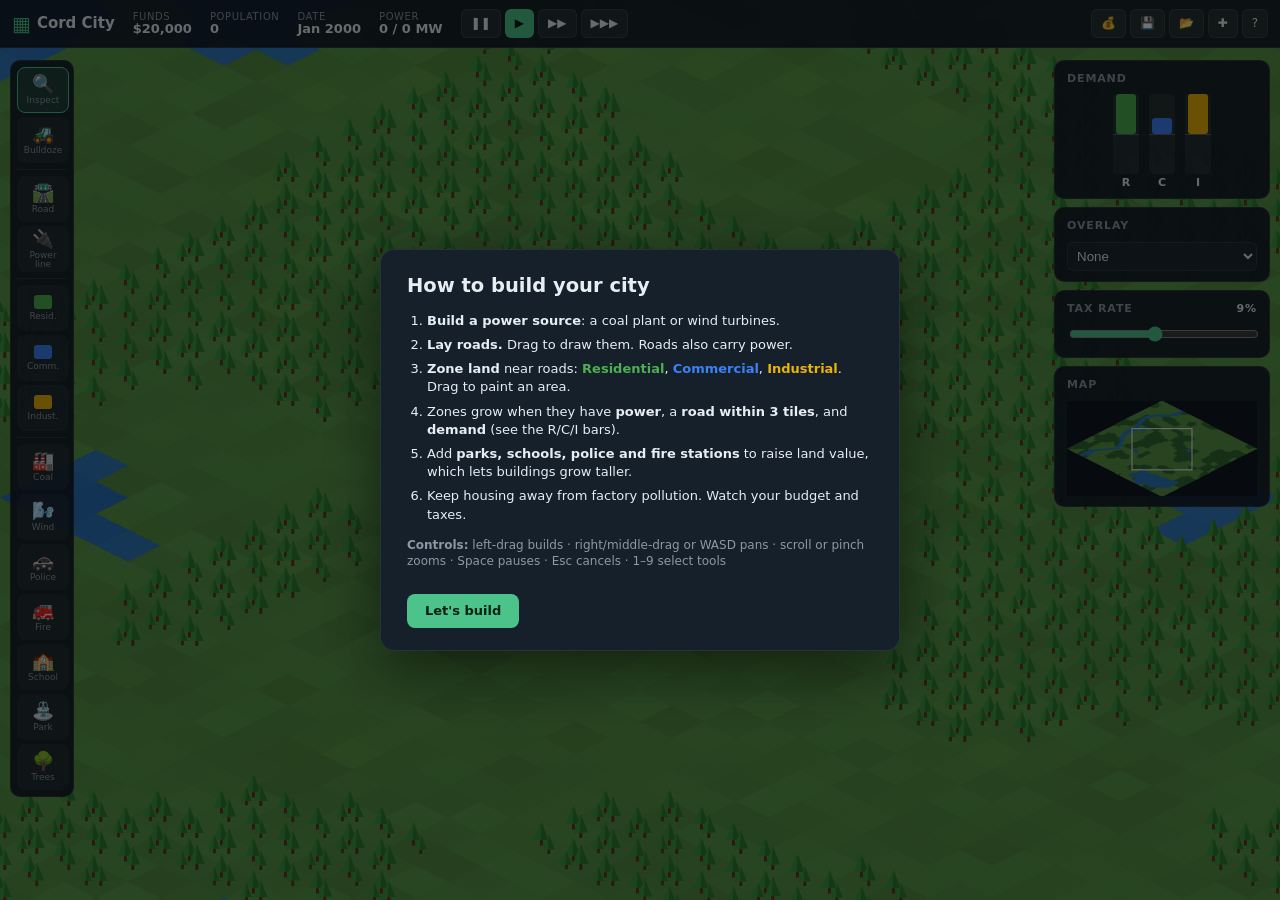
==== index.html @ 8f074811 "Add Cord City: browser isometric city-building sim Co-Authored-By: Claude Opus 5.5 <noreply@anthropi" ====
<!doctype html>
<html lang="en">
<head>
  <meta charset="utf-8">
  <meta name="viewport" content="width=device-width, initial-scale=1, maximum-scale=1, user-scalable=no">
  <title>Cord City</title>
  <link rel="stylesheet" href="css/style.css">
</head>
<body>
  <canvas id="view"></canvas>

  <header id="topbar">
    <div class="brand"><span class="logo">▦</span> <span id="cityName">Cord City</span></div>
    <div class="stat"><label>Funds</label><span id="funds">$0</span></div>
    <div class="stat"><label>Population</label><span id="pop">0</span></div>
    <div class="stat"><label>Date</label><span id="date">Jan 2000</span></div>
    <div class="stat"><label>Power</label><span id="power">0 / 0</span></div>
    <div class="speed" id="speed">
      <button data-speed="0" title="Pause (Space)">❚❚</button>
      <button data-speed="1" title="Normal">▶</button>
      <button data-speed="2" title="Fast">▶▶</button>
      <button data-speed="3" title="Ultra">▶▶▶</button>
    </div>
    <div class="menu">
      <button id="btnBudget" title="Budget">💰</button>
      <button id="btnSave" title="Save">💾</button>
      <button id="btnLoad" title="Load">📂</button>
      <button id="btnNew" title="New city">✚</button>
      <button id="btnHelp" title="Help">?</button>
    </div>
  </header>

  <nav id="toolbar"></nav>

  <aside id="side">
    <div class="panel">
      <h3>Demand</h3>
      <div class="rci">
        <div class="bar"><div class="fill" id="dR"></div><span>R</span></div>
        <div class="bar"><div class="fill" id="dC"></div><span>C</span></div>
        <div class="bar"><div class="fill" id="dI"></div><span>I</span></div>
      </div>
    </div>
    <div class="panel">
      <h3>Overlay</h3>
      <select id="overlay">
        <option value="none">None</option>
        <option value="power">Power grid</option>
        <option value="land">Land value</option>
        <option value="pollution">Pollution</option>
        <option value="crime">Crime</option>
        <option value="fire">Fire coverage</option>
        <option value="edu">Education</option>
      </select>
    </div>
    <div class="panel">
      <h3>Tax rate <span id="taxVal">9%</span></h3>
      <input type="range" id="tax" min="0" max="20" value="9">
    </div>
    <div class="panel">
      <h3>Map</h3>
      <canvas id="minimap" width="192" height="96"></canvas>
    </div>
    <div class="panel" id="inspect" hidden></div>
  </aside>

  <div id="tooltip" hidden></div>
  <div id="toasts"></div>

  <div class="modal" id="budgetModal" hidden>
    <div class="card">
      <h2>City Budget</h2>
      <div id="budgetBody"></div>
      <button class="close">Close</button>
    </div>
  </div>

  <div class="modal" id="helpModal" hidden>
    <div class="card">
      <h2>How to build your city</h2>
      <ol>
        <li><b>Build a power source</b>: a coal plant or wind turbines.</li>
        <li><b>Lay roads.</b> Drag to draw them. Roads also carry power.</li>
        <li><b>Zone land</b> near roads: <span class="r">Residential</span>, <span class="c">Commercial</span>, <span class="i">Industrial</span>. Drag to paint an area.</li>
        <li>Zones grow when they have <b>power</b>, a <b>road within 3 tiles</b>, and <b>demand</b> (see the R/C/I bars).</li>
        <li>Add <b>parks, schools, police and fire stations</b> to raise land value, which lets buildings grow taller.</li>
        <li>Keep housing away from factory pollution. Watch your budget and taxes.</li>
      </ol>
      <p class="keys"><b>Controls:</b> left-drag builds · right/middle-drag or WASD pans · scroll or pinch zooms · Space pauses · Esc cancels · 1–9 select tools</p>
      <button class="close">Let's build</button>
    </div>
  </div>

  <script src="js/game.js"></script>
</body>
</html>
---- css/style.css ----
:root {
  --bg: #0f1720;
  --panel: rgba(20, 28, 38, 0.92);
  --line: rgba(255, 255, 255, 0.08);
  --text: #e6edf3;
  --muted: #8b98a5;
  --accent: #4cc38a;
  --r: #4caf50;
  --c: #3b82f6;
  --i: #eab308;
}
* { box-sizing: border-box; }
html, body {
  margin: 0; height: 100%; overflow: hidden;
  background: var(--bg); color: var(--text);
  font: 13px/1.4 system-ui, -apple-system, "Segoe UI", Roboto, sans-serif;
  user-select: none; -webkit-user-select: none;
}
#view { position: fixed; inset: 0; width: 100%; height: 100%; display: block; touch-action: none; cursor: crosshair; }
button { font: inherit; color: inherit; cursor: pointer; }

#topbar {
  position: fixed; top: 0; left: 0; right: 0; height: 48px;
  display: flex; align-items: center; gap: 18px; padding: 0 12px;
  background: var(--panel); border-bottom: 1px solid var(--line);
  backdrop-filter: blur(6px); z-index: 10; overflow-x: auto; white-space: nowrap;
}
.brand { font-weight: 700; font-size: 15px; display: flex; align-items: center; gap: 6px; }
.logo { color: var(--accent); font-size: 20px; }
.stat { display: flex; flex-direction: column; line-height: 1.1; }
.stat label { font-size: 10px; text-transform: uppercase; letter-spacing: .06em; color: var(--muted); }
.stat span { font-weight: 600; font-variant-numeric: tabular-nums; }
#funds.neg { color: #f87171; }
#power.low { color: #fbbf24; }
.speed, .menu { display: flex; gap: 4px; }
.menu { margin-left: auto; }
.speed button, .menu button {
  background: rgba(255,255,255,0.06); border: 1px solid var(--line);
  border-radius: 6px; padding: 5px 9px; font-size: 12px;
}
.speed button.active { background: var(--accent); color: #062014; border-color: transparent; }
.speed button:hover, .menu button:hover { background: rgba(255,255,255,0.14); }

#toolbar {
  position: fixed; top: 60px; left: 10px; width: 64px;
  display: flex; flex-direction: column; gap: 4px; padding: 6px;
  background: var(--panel); border: 1px solid var(--line); border-radius: 10px; z-index: 10;
  max-height: calc(100% - 70px); overflow-y: auto;
}
#toolbar button {
  position: relative; width: 52px; height: 46px; border-radius: 8px;
  background: rgba(255,255,255,0.04); border: 1px solid transparent;
  display: flex; flex-direction: column; align-items: center; justify-content: center;
  font-size: 18px; line-height: 1;
}
#toolbar button small { font-size: 9px; color: var(--muted); margin-top: 3px; }
#toolbar button:hover { background: rgba(255,255,255,0.12); }
#toolbar button.active { border-color: var(--accent); background: rgba(76,195,138,0.18); }
#toolbar button .sw { width: 18px; height: 14px; border-radius: 3px; }
#toolbar .sep { height: 1px; background: var(--line); margin: 2px 0; }

#side {
  position: fixed; top: 60px; right: 10px; width: 216px;
  display: flex; flex-direction: column; gap: 8px; z-index: 10;
  max-height: calc(100% - 70px); overflow-y: auto;
}
.panel { background: var(--panel); border: 1px solid var(--line); border-radius: 10px; padding: 10px 12px; }
.panel h3 { margin: 0 0 8px; font-size: 11px; text-transform: uppercase; letter-spacing: .08em; color: var(--muted); display: flex; justify-content: space-between; }
.panel h3 span { color: var(--text); }
.rci { display: flex; gap: 10px; justify-content: center; height: 80px; }
.rci .bar { position: relative; width: 26px; height: 100%; background: rgba(255,255,255,0.05); border-radius: 4px; }
.rci .bar::after { content: ""; position: absolute; left: 0; right: 0; top: 50%; height: 1px; background: rgba(255,255,255,0.25); }
.rci .fill { position: absolute; left: 3px; right: 3px; border-radius: 3px; transition: all .4s; }
.rci .bar span { position: absolute; bottom: -1px; left: 0; right: 0; text-align: center; font-weight: 700; font-size: 11px; transform: translateY(100%); }
.rci .bar:nth-child(1) .fill { background: var(--r); }
.rci .bar:nth-child(2) .fill { background: var(--c); }
.rci .bar:nth-child(3) .fill { background: var(--i); }
.rci { margin-bottom: 14px; }
select, input[type=range] { width: 100%; }
select { background: #1c2733; color: var(--text); border: 1px solid var(--line); border-radius: 6px; padding: 5px; }
input[type=range] { accent-color: var(--accent); }
#minimap { width: 100%; height: auto; display: block; cursor: pointer; image-rendering: pixelated; }
#inspect table { width: 100%; border-collapse: collapse; }
#inspect td { padding: 2px 0; }
#inspect td:last-child { text-align: right; font-weight: 600; }
.meter { height: 5px; background: rgba(255,255,255,0.08); border-radius: 3px; overflow: hidden; margin-top: 2px; }
.meter div { height: 100%; }

#tooltip {
  position: fixed; pointer-events: none; z-index: 20;
  background: rgba(0,0,0,0.8); padding: 3px 7px; border-radius: 5px; font-size: 12px; font-weight: 600;
}
#tooltip.bad { color: #f87171; }

#toasts { position: fixed; bottom: 14px; left: 50%; transform: translateX(-50%); display: flex; flex-direction: column; gap: 6px; align-items: center; z-index: 30; pointer-events: none; }
.toast { background: var(--panel); border: 1px solid var(--line); border-left: 3px solid var(--accent); padding: 8px 14px; border-radius: 8px; animation: tin .25s ease-out; box-shadow: 0 6px 20px rgba(0,0,0,.4); }
.toast.warn { border-left-color: #fbbf24; }
.toast.bad { border-left-color: #f87171; }
@keyframes tin { from { opacity: 0; transform: translateY(8px); } }

.modal { position: fixed; inset: 0; background: rgba(0,0,0,0.55); display: flex; align-items: center; justify-content: center; z-index: 40; padding: 16px; }
.modal[hidden] { display: none; }
.card { background: #16202b; border: 1px solid var(--line); border-radius: 14px; padding: 22px 26px; max-width: 520px; width: 100%; box-shadow: 0 20px 60px rgba(0,0,0,.5); max-height: 90vh; overflow-y: auto; }
.card h2 { margin: 0 0 12px; }
.card ol { padding-left: 20px; } .card li { margin: 6px 0; }
.card .keys { color: var(--muted); font-size: 12px; }
.card .close { margin-top: 12px; background: var(--accent); color: #062014; border: 0; border-radius: 8px; padding: 8px 18px; font-weight: 700; }
.r { color: var(--r); font-weight: 600; } .c { color: var(--c); font-weight: 600; } .i { color: var(--i); font-weight: 600; }
.budget td { padding: 4px 0; } .budget td:last-child { text-align: right; font-variant-numeric: tabular-nums; }
.budget { width: 100%; border-collapse: collapse; }
.budget tr.total td { border-top: 1px solid var(--line); font-weight: 700; }

@media (max-width: 720px) {
  #side { width: 160px; top: auto; bottom: 10px; max-height: 45%; }
  #toolbar { width: 56px; } #toolbar button { width: 44px; height: 40px; }
  .stat label { font-size: 9px; }
  #topbar { gap: 10px; }
}
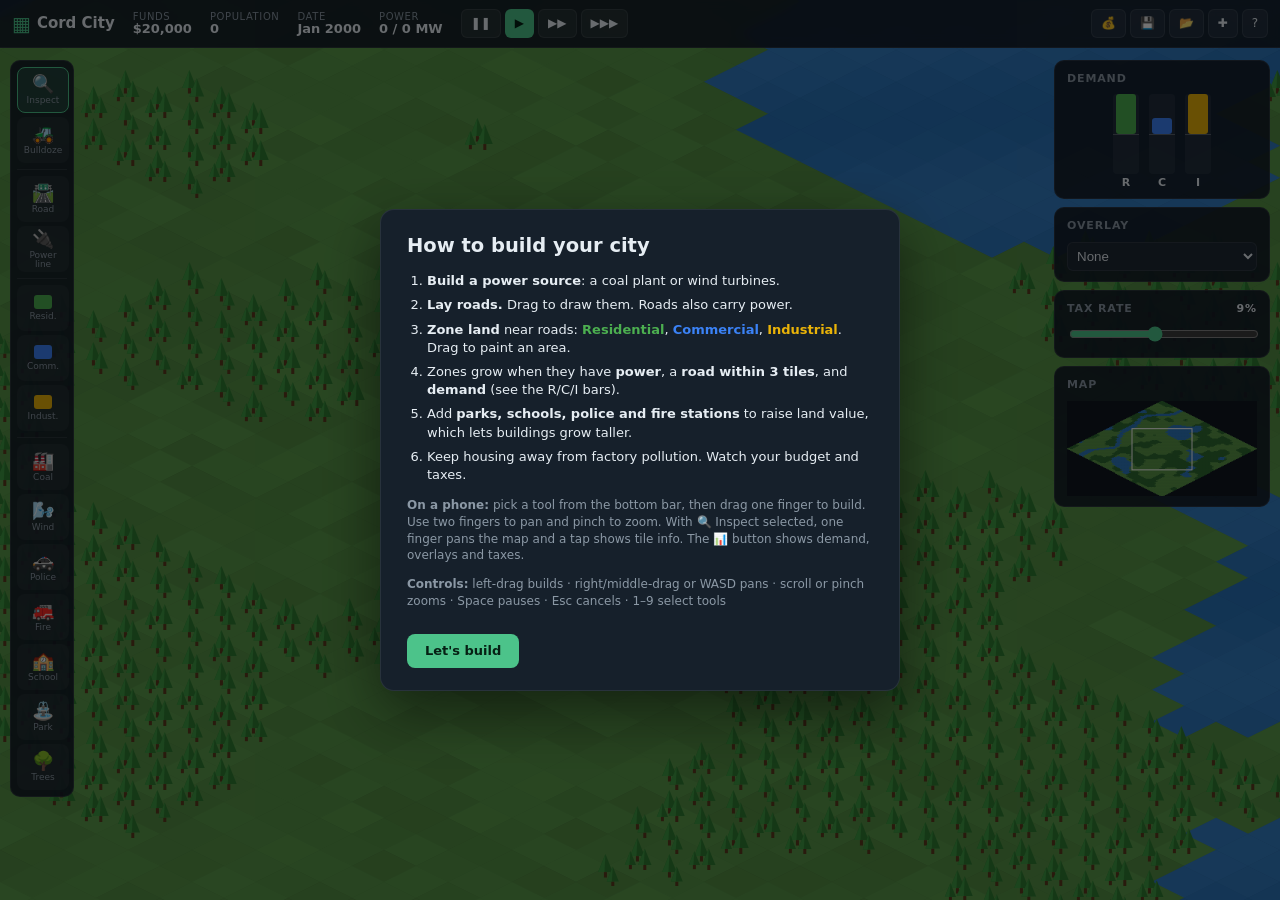
==== commit c465b78b: "Improve mobile layout: bottom toolbar, collapsible panel, in-game confirm Co-Authored-By: Claude Opu" ====
--- a/index.html
+++ b/index.html
@@ -2,7 +2,7 @@
 <html lang="en">
 <head>
   <meta charset="utf-8">
-  <meta name="viewport" content="width=device-width, initial-scale=1, maximum-scale=1, user-scalable=no">
+  <meta name="viewport" content="width=device-width, initial-scale=1, maximum-scale=1, user-scalable=no, viewport-fit=cover">
   <title>Cord City</title>
   <link rel="stylesheet" href="css/style.css">
 </head>
@@ -22,6 +22,7 @@
       <button data-speed="3" title="Ultra">▶▶▶</button>
     </div>
     <div class="menu">
+      <button id="btnPanel" title="Show panel">📊</button>
       <button id="btnBudget" title="Budget">💰</button>
       <button id="btnSave" title="Save">💾</button>
       <button id="btnLoad" title="Load">📂</button>
@@ -86,6 +87,7 @@
         <li>Add <b>parks, schools, police and fire stations</b> to raise land value, which lets buildings grow taller.</li>
         <li>Keep housing away from factory pollution. Watch your budget and taxes.</li>
       </ol>
+      <p class="keys"><b>On a phone:</b> pick a tool from the bottom bar, then drag one finger to build. Use two fingers to pan and pinch to zoom. With 🔍 Inspect selected, one finger pans the map and a tap shows tile info. The 📊 button shows demand, overlays and taxes.</p>
       <p class="keys"><b>Controls:</b> left-drag builds · right/middle-drag or WASD pans · scroll or pinch zooms · Space pauses · Esc cancels · 1–9 select tools</p>
       <button class="close">Let's build</button>
     </div>
--- a/css/style.css
+++ b/css/style.css
@@ -1,4 +1,5 @@
 :root {
+  color-scheme: dark;
   --bg: #0f1720;
   --panel: rgba(20, 28, 38, 0.92);
   --line: rgba(255, 255, 255, 0.08);
@@ -20,8 +21,9 @@
 button { font: inherit; color: inherit; cursor: pointer; }
 
 #topbar {
-  position: fixed; top: 0; left: 0; right: 0; height: 48px;
-  display: flex; align-items: center; gap: 18px; padding: 0 12px;
+  position: fixed; top: 0; left: 0; right: 0; min-height: 48px;
+  display: flex; align-items: center; gap: 18px;
+  padding: env(safe-area-inset-top, 0px) max(12px, env(safe-area-inset-right, 0px)) 0 max(12px, env(safe-area-inset-left, 0px));
   background: var(--panel); border-bottom: 1px solid var(--line);
   backdrop-filter: blur(6px); z-index: 10; overflow-x: auto; white-space: nowrap;
 }
@@ -110,9 +112,34 @@
 .budget { width: 100%; border-collapse: collapse; }
 .budget tr.total td { border-top: 1px solid var(--line); font-weight: 700; }
 
+#btnPanel { display: none; }
+
 @media (max-width: 720px) {
-  #side { width: 160px; top: auto; bottom: 10px; max-height: 45%; }
-  #toolbar { width: 56px; } #toolbar button { width: 44px; height: 40px; }
+  #topbar { flex-wrap: wrap; gap: 6px 12px; padding-bottom: 6px; padding-top: calc(env(safe-area-inset-top, 0px) + 6px); overflow: visible; }
+  .brand #cityName { display: none; }
   .stat label { font-size: 9px; }
-  #topbar { gap: 10px; }
+  .stat span { font-size: 12px; }
+  .speed { order: 10; }
+  .menu { order: 11; margin-left: auto; }
+  .speed, .menu { gap: 3px; }
+  .speed button, .menu button { padding: 6px 7px; font-size: 12px; }
+  #btnPanel { display: inline-block; }
+  #btnPanel.on { background: var(--accent); color: #062014; }
+
+  #toolbar {
+    top: auto; left: 0; right: 0; bottom: 0; width: auto; max-height: none;
+    flex-direction: row; border-radius: 0; border-width: 1px 0 0;
+    padding: 6px max(6px, env(safe-area-inset-right, 0px)) calc(6px + env(safe-area-inset-bottom, 0px)) max(6px, env(safe-area-inset-left, 0px));
+    overflow-x: auto; overflow-y: hidden; -webkit-overflow-scrolling: touch;
+  }
+  #toolbar button { flex: 0 0 auto; width: 54px; height: 48px; }
+  #toolbar .sep { width: 1px; height: auto; margin: 0 2px; flex: 0 0 1px; }
+
+  #side {
+    display: none; top: calc(var(--topH, 90px) + 8px); bottom: auto; right: max(8px, env(safe-area-inset-right, 0px));
+    width: 190px; max-height: calc(100% - var(--topH, 90px) - 90px);
+  }
+  #side.open { display: flex; }
+  #toasts { bottom: calc(80px + env(safe-area-inset-bottom, 0px)); width: calc(100% - 32px); }
+  .toast { text-align: center; }
 }
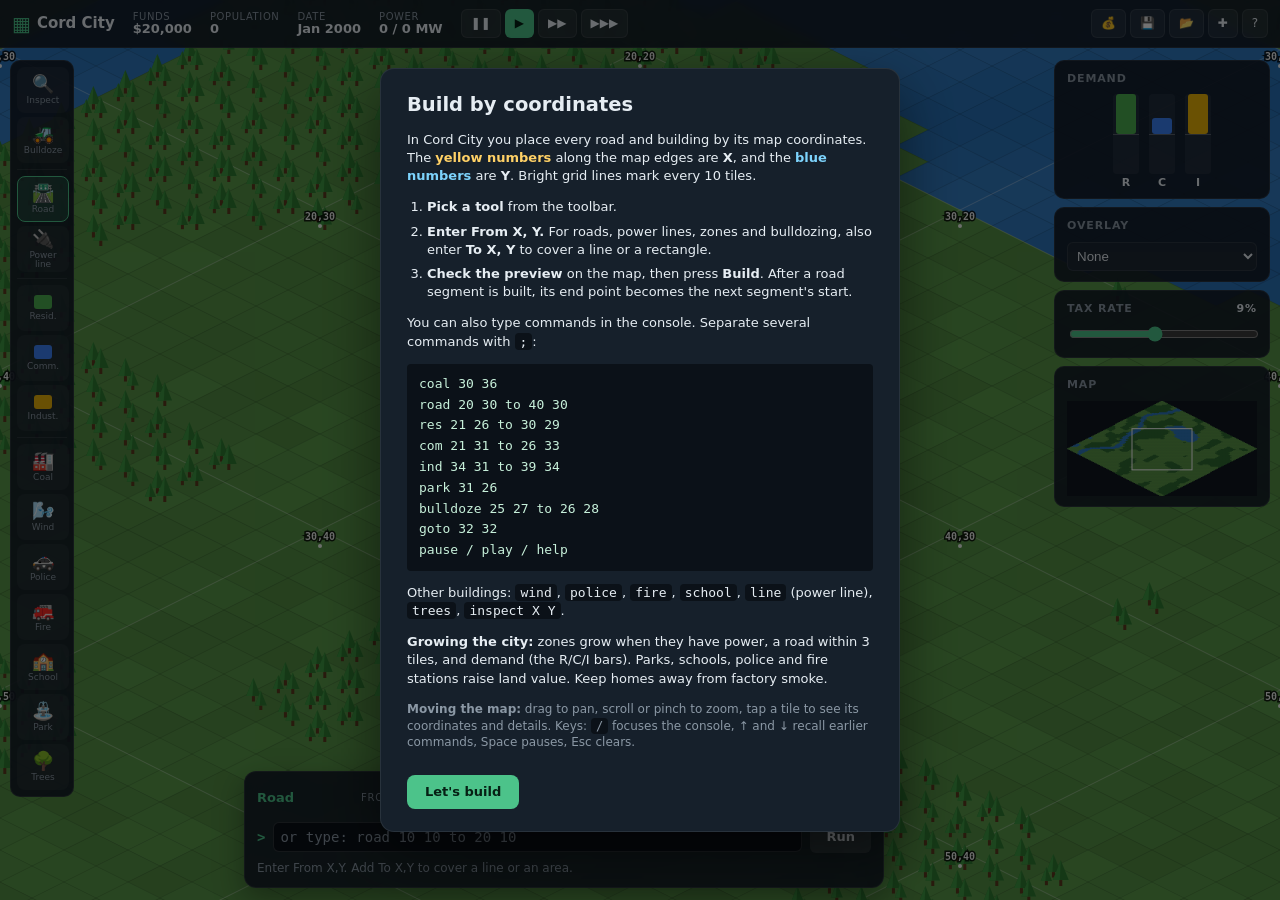
==== commit 3aa67a40: "Build by coordinates: replace drag-to-build with a coordinate console Adds a numbered graph-paper ma" ====
--- a/index.html
+++ b/index.html
@@ -46,6 +46,7 @@
       <h3>Overlay</h3>
       <select id="overlay">
         <option value="none">None</option>
+        <option value="coords">Tile numbers</option>
         <option value="power">Power grid</option>
         <option value="land">Land value</option>
         <option value="pollution">Pollution</option>
@@ -65,6 +66,30 @@
     <div class="panel" id="inspect" hidden></div>
   </aside>
 
+  <section id="console" aria-label="Build by coordinates">
+    <div class="crow">
+      <span id="cTool" class="ctool">Road</span>
+      <div class="coord">
+        <label id="fromLabel" for="x1">From</label>
+        <input id="x1" type="number" inputmode="numeric" min="0" max="63" placeholder="X" aria-label="From X">
+        <input id="y1" type="number" inputmode="numeric" min="0" max="63" placeholder="Y" aria-label="From Y">
+      </div>
+      <div class="coord" id="toGroup">
+        <label for="x2">To</label>
+        <input id="x2" type="number" inputmode="numeric" min="0" max="63" placeholder="X" aria-label="To X">
+        <input id="y2" type="number" inputmode="numeric" min="0" max="63" placeholder="Y" aria-label="To Y">
+      </div>
+      <button id="btnBuild" type="button">Build</button>
+    </div>
+    <form id="cmdForm" class="crow">
+      <span class="prompt">&gt;</span>
+      <input id="cmd" type="text" autocomplete="off" autocapitalize="off" autocorrect="off" spellcheck="false"
+        placeholder="or type: road 10 10 to 20 10" aria-label="Command">
+      <button type="submit">Run</button>
+    </form>
+    <div id="cHint"></div>
+  </section>
+
   <div id="tooltip" hidden></div>
   <div id="toasts"></div>
 
@@ -78,17 +103,26 @@
 
   <div class="modal" id="helpModal" hidden>
     <div class="card">
-      <h2>How to build your city</h2>
+      <h2>Build by coordinates</h2>
+      <p>In Cord City you place every road and building by its map coordinates. The <span class="xc">yellow numbers</span> along the map edges are <b>X</b>, and the <span class="yc">blue numbers</span> are <b>Y</b>. Bright grid lines mark every 10 tiles.</p>
       <ol>
-        <li><b>Build a power source</b>: a coal plant or wind turbines.</li>
-        <li><b>Lay roads.</b> Drag to draw them. Roads also carry power.</li>
-        <li><b>Zone land</b> near roads: <span class="r">Residential</span>, <span class="c">Commercial</span>, <span class="i">Industrial</span>. Drag to paint an area.</li>
-        <li>Zones grow when they have <b>power</b>, a <b>road within 3 tiles</b>, and <b>demand</b> (see the R/C/I bars).</li>
-        <li>Add <b>parks, schools, police and fire stations</b> to raise land value, which lets buildings grow taller.</li>
-        <li>Keep housing away from factory pollution. Watch your budget and taxes.</li>
+        <li><b>Pick a tool</b> from the toolbar.</li>
+        <li><b>Enter From X, Y.</b> For roads, power lines, zones and bulldozing, also enter <b>To X, Y</b> to cover a line or a rectangle.</li>
+        <li><b>Check the preview</b> on the map, then press <b>Build</b>. After a road segment is built, its end point becomes the next segment's start.</li>
       </ol>
-      <p class="keys"><b>On a phone:</b> pick a tool from the bottom bar, then drag one finger to build. Use two fingers to pan and pinch to zoom. With 🔍 Inspect selected, one finger pans the map and a tap shows tile info. The 📊 button shows demand, overlays and taxes.</p>
-      <p class="keys"><b>Controls:</b> left-drag builds · right/middle-drag or WASD pans · scroll or pinch zooms · Space pauses · Esc cancels · 1–9 select tools</p>
+      <p>You can also type commands in the console. Separate several commands with <code>;</code>:</p>
+      <pre class="cmds">coal 30 36
+road 20 30 to 40 30
+res 21 26 to 30 29
+com 21 31 to 26 33
+ind 34 31 to 39 34
+park 31 26
+bulldoze 25 27 to 26 28
+goto 32 32
+pause / play / help</pre>
+      <p>Other buildings: <code>wind</code>, <code>police</code>, <code>fire</code>, <code>school</code>, <code>line</code> (power line), <code>trees</code>, <code>inspect X Y</code>.</p>
+      <p><b>Growing the city:</b> zones grow when they have power, a road within 3 tiles, and demand (the R/C/I bars). Parks, schools, police and fire stations raise land value. Keep homes away from factory smoke.</p>
+      <p class="keys"><b>Moving the map:</b> drag to pan, scroll or pinch to zoom, tap a tile to see its coordinates and details. Keys: <code>/</code> focuses the console, ↑ and ↓ recall earlier commands, Space pauses, Esc clears.</p>
       <button class="close">Let's build</button>
     </div>
   </div>
--- a/css/style.css
+++ b/css/style.css
@@ -17,7 +17,7 @@
   font: 13px/1.4 system-ui, -apple-system, "Segoe UI", Roboto, sans-serif;
   user-select: none; -webkit-user-select: none;
 }
-#view { position: fixed; inset: 0; width: 100%; height: 100%; display: block; touch-action: none; cursor: crosshair; }
+#view { position: fixed; inset: 0; width: 100%; height: 100%; display: block; touch-action: none; cursor: grab; }
 button { font: inherit; color: inherit; cursor: pointer; }
 
 #topbar {
@@ -94,11 +94,11 @@
 }
 #tooltip.bad { color: #f87171; }
 
-#toasts { position: fixed; bottom: 14px; left: 50%; transform: translateX(-50%); display: flex; flex-direction: column; gap: 6px; align-items: center; z-index: 30; pointer-events: none; }
+#toasts { position: fixed; top: calc(var(--topH, 48px) + 12px); left: 50%; transform: translateX(-50%); display: flex; flex-direction: column; gap: 6px; align-items: center; z-index: 30; pointer-events: none; }
 .toast { background: var(--panel); border: 1px solid var(--line); border-left: 3px solid var(--accent); padding: 8px 14px; border-radius: 8px; animation: tin .25s ease-out; box-shadow: 0 6px 20px rgba(0,0,0,.4); }
 .toast.warn { border-left-color: #fbbf24; }
 .toast.bad { border-left-color: #f87171; }
-@keyframes tin { from { opacity: 0; transform: translateY(8px); } }
+@keyframes tin { from { opacity: 0; transform: translateY(-8px); } }
 
 .modal { position: fixed; inset: 0; background: rgba(0,0,0,0.55); display: flex; align-items: center; justify-content: center; z-index: 40; padding: 16px; }
 .modal[hidden] { display: none; }
@@ -113,6 +113,42 @@
 .budget tr.total td { border-top: 1px solid var(--line); font-weight: 700; }
 
 #btnPanel { display: none; }
+
+/* Coordinate build console */
+#console {
+  position: fixed; left: 86px; right: 238px; bottom: 12px; margin: 0 auto; max-width: 640px; z-index: 10;
+  background: var(--panel); border: 1px solid var(--line); border-radius: 12px; padding: 10px 12px;
+  display: flex; flex-direction: column; gap: 7px; backdrop-filter: blur(6px);
+  box-shadow: 0 10px 30px rgba(0,0,0,.35);
+}
+.crow { display: flex; align-items: center; gap: 8px; flex-wrap: wrap; }
+.ctool { font-weight: 700; min-width: 96px; color: var(--accent); }
+.coord { display: flex; align-items: center; gap: 4px; }
+.coord[hidden] { display: none; }
+.coord label { font-size: 10px; text-transform: uppercase; letter-spacing: .08em; color: var(--muted); margin-right: 2px; min-width: 30px; }
+#console input {
+  background: #0b1118; color: var(--text); border: 1px solid rgba(255,255,255,0.14); border-radius: 6px;
+  padding: 6px; font: 600 14px ui-monospace, SFMono-Regular, Menlo, monospace;
+}
+#console input[type=number] { width: 52px; text-align: center; -moz-appearance: textfield; appearance: textfield; }
+#console input[type=number]::-webkit-inner-spin-button, #console input[type=number]::-webkit-outer-spin-button { -webkit-appearance: none; margin: 0; }
+#x1, #x2 { color: #ffd166; } #y1, #y2 { color: #7dd3fc; }
+#console input::placeholder { color: var(--muted); font-weight: 400; }
+#console input:focus { outline: 2px solid var(--accent); outline-offset: -1px; }
+#btnBuild, #cmdForm button { background: var(--accent); color: #062014; border: 0; border-radius: 6px; padding: 7px 16px; font-weight: 700; }
+#btnBuild { margin-left: auto; }
+#cmdForm button { background: rgba(255,255,255,0.1); color: var(--text); }
+#cmdForm .prompt { color: var(--accent); font: 700 14px ui-monospace, Menlo, monospace; }
+#cmd { flex: 1; min-width: 0; }
+#cHint { font-size: 12px; color: var(--muted); min-height: 1.2em; }
+#cHint.ok { color: var(--text); }
+#cHint.bad { color: #f87171; }
+#cHint.warn { color: #fbbf24; }
+.xc { color: #ffd166; font-weight: 600; } .yc { color: #7dd3fc; font-weight: 600; }
+.card code, .card pre { font-family: ui-monospace, SFMono-Regular, Menlo, monospace; background: #0b1118; border-radius: 4px; }
+.card code { padding: 1px 5px; }
+.card pre.cmds { padding: 10px 12px; color: #c7f0da; line-height: 1.6; overflow-x: auto; }
+
 
 @media (max-width: 720px) {
   #topbar { flex-wrap: wrap; gap: 6px 12px; padding-bottom: 6px; padding-top: calc(env(safe-area-inset-top, 0px) + 6px); overflow: visible; }
@@ -137,9 +173,21 @@
 
   #side {
     display: none; top: calc(var(--topH, 90px) + 8px); bottom: auto; right: max(8px, env(safe-area-inset-right, 0px));
-    width: 190px; max-height: calc(100% - var(--topH, 90px) - 90px);
+    width: 190px; max-height: calc(100% - var(--topH, 90px) - 200px);
   }
   #side.open { display: flex; }
-  #toasts { bottom: calc(80px + env(safe-area-inset-bottom, 0px)); width: calc(100% - 32px); }
+  #toasts { width: calc(100% - 32px); }
+  #console {
+    left: 0; right: 0; bottom: calc(61px + env(safe-area-inset-bottom, 0px)); max-width: none;
+    border-radius: 0; border-width: 1px 0 0; box-shadow: none; gap: 5px;
+    padding: 6px max(8px, env(safe-area-inset-right, 0px)) 6px max(8px, env(safe-area-inset-left, 0px));
+  }
+  .crow { gap: 5px; flex-wrap: nowrap; }
+  .ctool { display: none; }
+  .coord label { min-width: 0; font-size: 9px; }
+  #console input { font-size: 16px; padding: 5px 3px; }
+  #console input[type=number] { width: 42px; }
+  #btnBuild, #cmdForm button { padding: 7px 10px; }
+  #cHint { font-size: 11px; }
   .toast { text-align: center; }
 }
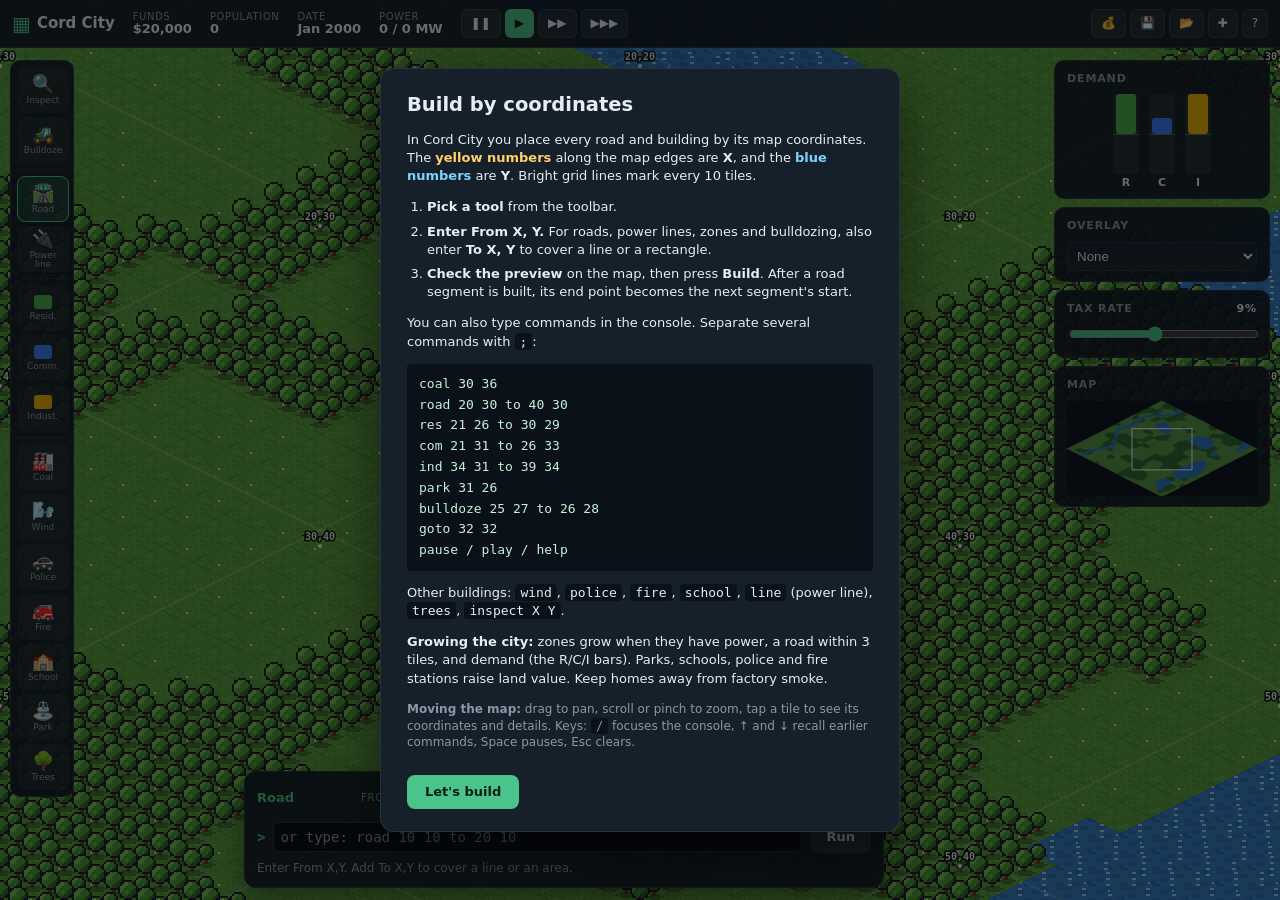
==== commit 14e99786: "Switch game rendering to the pixel-art sprite set Co-Authored-By: Claude Opus 5.5 <noreply@anthropic" ====
--- a/index.html
+++ b/index.html
@@ -127,6 +127,7 @@
     </div>
   </div>
 
+  <script src="js/sprites.js"></script>
   <script src="js/game.js"></script>
 </body>
 </html>
--- a/css/style.css
+++ b/css/style.css
@@ -189,5 +189,5 @@
   #console input[type=number] { width: 42px; }
   #btnBuild, #cmdForm button { padding: 7px 10px; }
   #cHint { font-size: 11px; }
-  .toast { text-align: center; }
+  .toast { text-align: center; font-size: 12px; padding: 6px 10px; }
 }
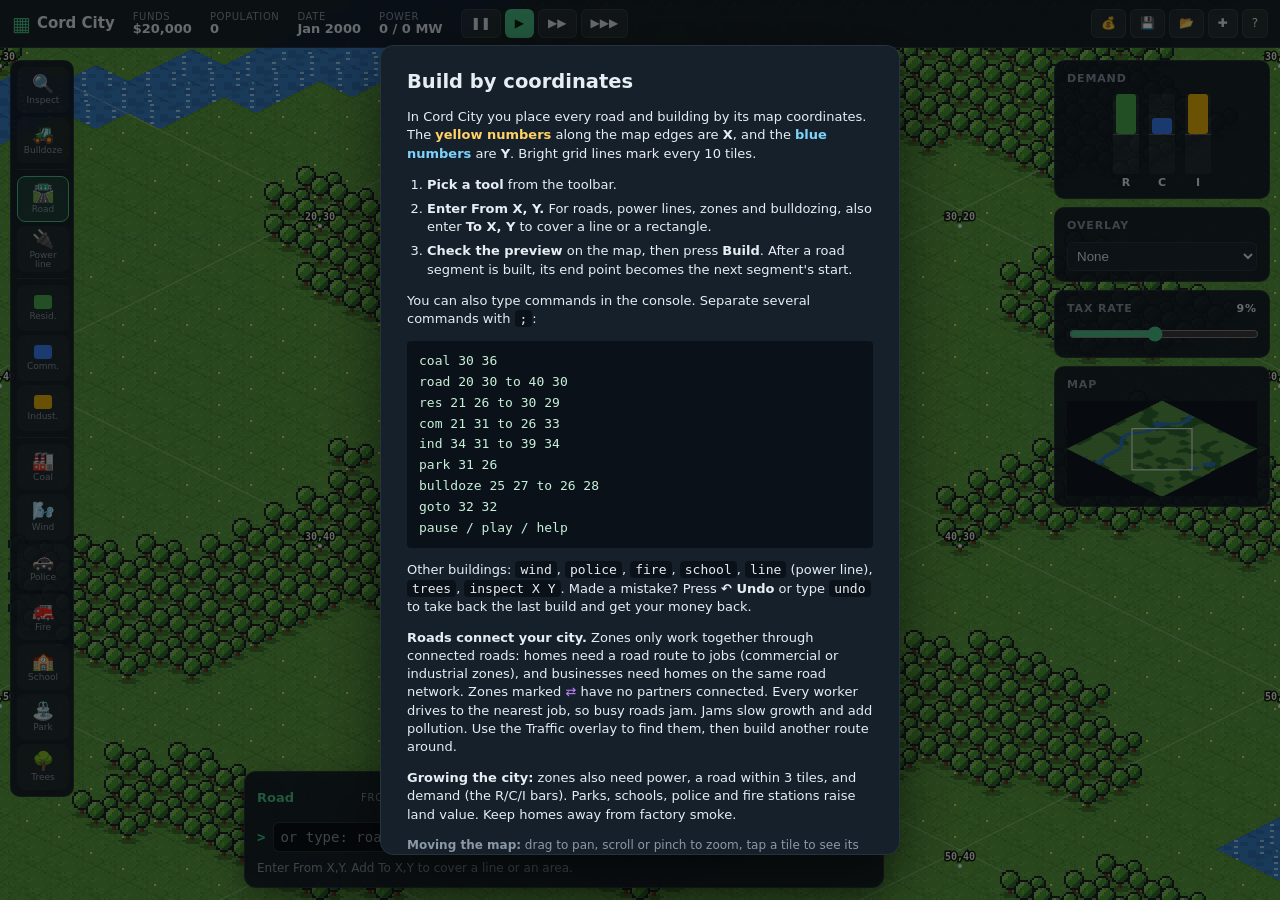
==== commit bf30890a: "Add road networks, commuter traffic and undo Zones now only work together through connected roads: h" ====
--- a/index.html
+++ b/index.html
@@ -47,6 +47,7 @@
       <select id="overlay">
         <option value="none">None</option>
         <option value="coords">Tile numbers</option>
+        <option value="traffic">Traffic</option>
         <option value="power">Power grid</option>
         <option value="land">Land value</option>
         <option value="pollution">Pollution</option>
@@ -86,6 +87,7 @@
       <input id="cmd" type="text" autocomplete="off" autocapitalize="off" autocorrect="off" spellcheck="false"
         placeholder="or type: road 10 10 to 20 10" aria-label="Command">
       <button type="submit">Run</button>
+      <button id="btnUndo" type="button" disabled aria-label="Undo last build">↶<span class="ul"> Undo</span></button>
     </form>
     <div id="cHint"></div>
   </section>
@@ -120,8 +122,9 @@
 bulldoze 25 27 to 26 28
 goto 32 32
 pause / play / help</pre>
-      <p>Other buildings: <code>wind</code>, <code>police</code>, <code>fire</code>, <code>school</code>, <code>line</code> (power line), <code>trees</code>, <code>inspect X Y</code>.</p>
-      <p><b>Growing the city:</b> zones grow when they have power, a road within 3 tiles, and demand (the R/C/I bars). Parks, schools, police and fire stations raise land value. Keep homes away from factory smoke.</p>
+      <p>Other buildings: <code>wind</code>, <code>police</code>, <code>fire</code>, <code>school</code>, <code>line</code> (power line), <code>trees</code>, <code>inspect X Y</code>. Made a mistake? Press <b>↶ Undo</b> or type <code>undo</code> to take back the last build and get your money back.</p>
+      <p><b>Roads connect your city.</b> Zones only work together through connected roads: homes need a road route to jobs (commercial or industrial zones), and businesses need homes on the same road network. Zones marked <span style="color:#c084fc">⇄</span> have no partners connected. Every worker drives to the nearest job, so busy roads jam. Jams slow growth and add pollution. Use the Traffic overlay to find them, then build another route around.</p>
+      <p><b>Growing the city:</b> zones also need power, a road within 3 tiles, and demand (the R/C/I bars). Parks, schools, police and fire stations raise land value. Keep homes away from factory smoke.</p>
       <p class="keys"><b>Moving the map:</b> drag to pan, scroll or pinch to zoom, tap a tile to see its coordinates and details. Keys: <code>/</code> focuses the console, ↑ and ↓ recall earlier commands, Space pauses, Esc clears.</p>
       <button class="close">Let's build</button>
     </div>
--- a/css/style.css
+++ b/css/style.css
@@ -138,6 +138,7 @@
 #btnBuild, #cmdForm button { background: var(--accent); color: #062014; border: 0; border-radius: 6px; padding: 7px 16px; font-weight: 700; }
 #btnBuild { margin-left: auto; }
 #cmdForm button { background: rgba(255,255,255,0.1); color: var(--text); }
+#btnUndo:disabled { opacity: .4; cursor: default; }
 #cmdForm .prompt { color: var(--accent); font: 700 14px ui-monospace, Menlo, monospace; }
 #cmd { flex: 1; min-width: 0; }
 #cHint { font-size: 12px; color: var(--muted); min-height: 1.2em; }
@@ -189,5 +190,6 @@
   #console input[type=number] { width: 42px; }
   #btnBuild, #cmdForm button { padding: 7px 10px; }
   #cHint { font-size: 11px; }
+  #btnUndo .ul { display: none; }
   .toast { text-align: center; font-size: 12px; padding: 6px 10px; }
 }
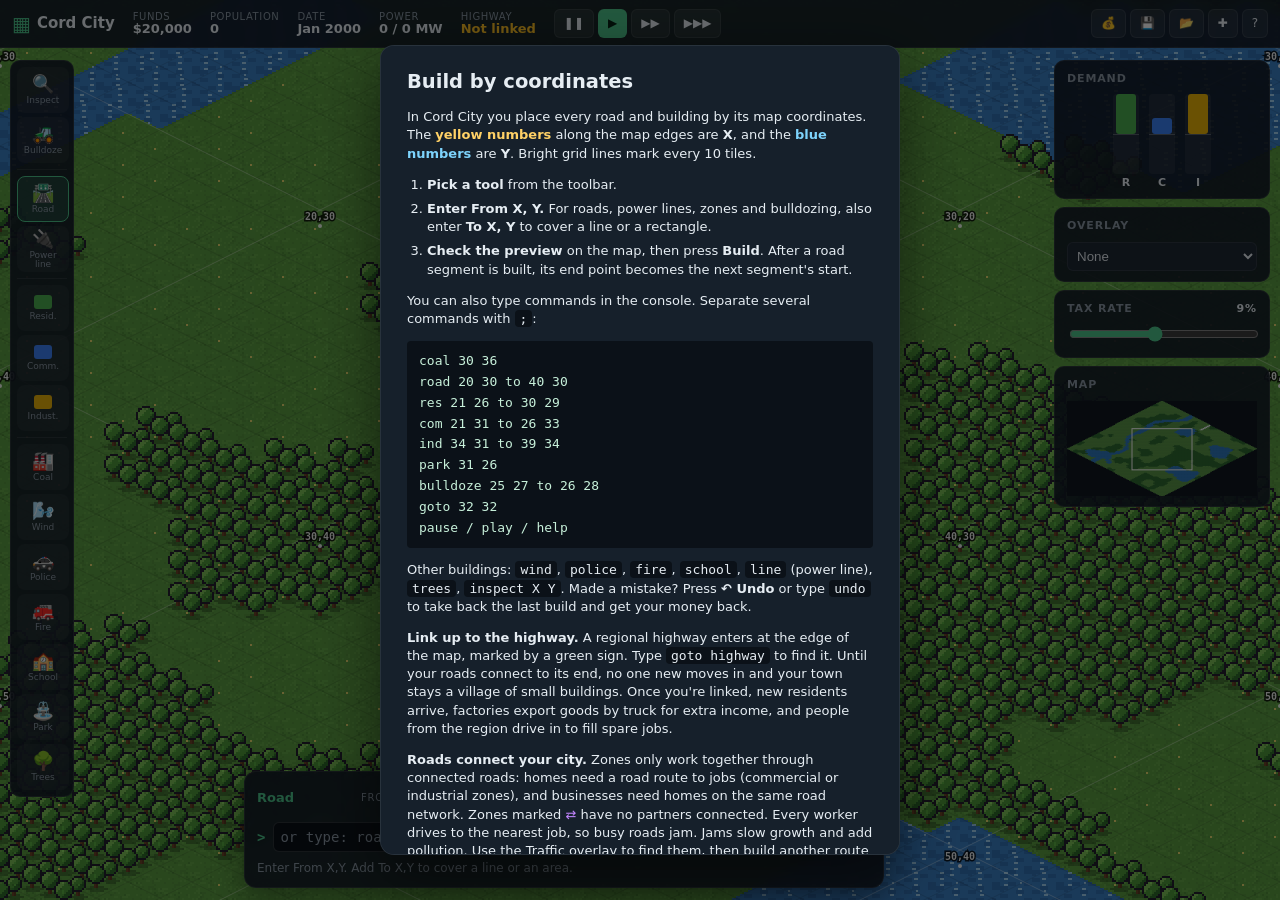
==== commit 89e17bc8: "Add a regional highway: immigration, exports and regional commuters A highway enters at a map edge (" ====
--- a/index.html
+++ b/index.html
@@ -15,6 +15,7 @@
     <div class="stat"><label>Population</label><span id="pop">0</span></div>
     <div class="stat"><label>Date</label><span id="date">Jan 2000</span></div>
     <div class="stat"><label>Power</label><span id="power">0 / 0</span></div>
+    <div class="stat"><label>Highway</label><span id="hwy">Not linked</span></div>
     <div class="speed" id="speed">
       <button data-speed="0" title="Pause (Space)">❚❚</button>
       <button data-speed="1" title="Normal">▶</button>
@@ -123,6 +124,7 @@
 goto 32 32
 pause / play / help</pre>
       <p>Other buildings: <code>wind</code>, <code>police</code>, <code>fire</code>, <code>school</code>, <code>line</code> (power line), <code>trees</code>, <code>inspect X Y</code>. Made a mistake? Press <b>↶ Undo</b> or type <code>undo</code> to take back the last build and get your money back.</p>
+      <p><b>Link up to the highway.</b> A regional highway enters at the edge of the map, marked by a green sign. Type <code>goto highway</code> to find it. Until your roads connect to its end, no one new moves in and your town stays a village of small buildings. Once you're linked, new residents arrive, factories export goods by truck for extra income, and people from the region drive in to fill spare jobs.</p>
       <p><b>Roads connect your city.</b> Zones only work together through connected roads: homes need a road route to jobs (commercial or industrial zones), and businesses need homes on the same road network. Zones marked <span style="color:#c084fc">⇄</span> have no partners connected. Every worker drives to the nearest job, so busy roads jam. Jams slow growth and add pollution. Use the Traffic overlay to find them, then build another route around.</p>
       <p><b>Growing the city:</b> zones also need power, a road within 3 tiles, and demand (the R/C/I bars). Parks, schools, police and fire stations raise land value. Keep homes away from factory smoke.</p>
       <p class="keys"><b>Moving the map:</b> drag to pan, scroll or pinch to zoom, tap a tile to see its coordinates and details. Keys: <code>/</code> focuses the console, ↑ and ↓ recall earlier commands, Space pauses, Esc clears.</p>
--- a/css/style.css
+++ b/css/style.css
@@ -34,6 +34,8 @@
 .stat span { font-weight: 600; font-variant-numeric: tabular-nums; }
 #funds.neg { color: #f87171; }
 #power.low { color: #fbbf24; }
+#hwy { color: var(--accent); }
+#hwy.low { color: #fbbf24; }
 .speed, .menu { display: flex; gap: 4px; }
 .menu { margin-left: auto; }
 .speed button, .menu button {
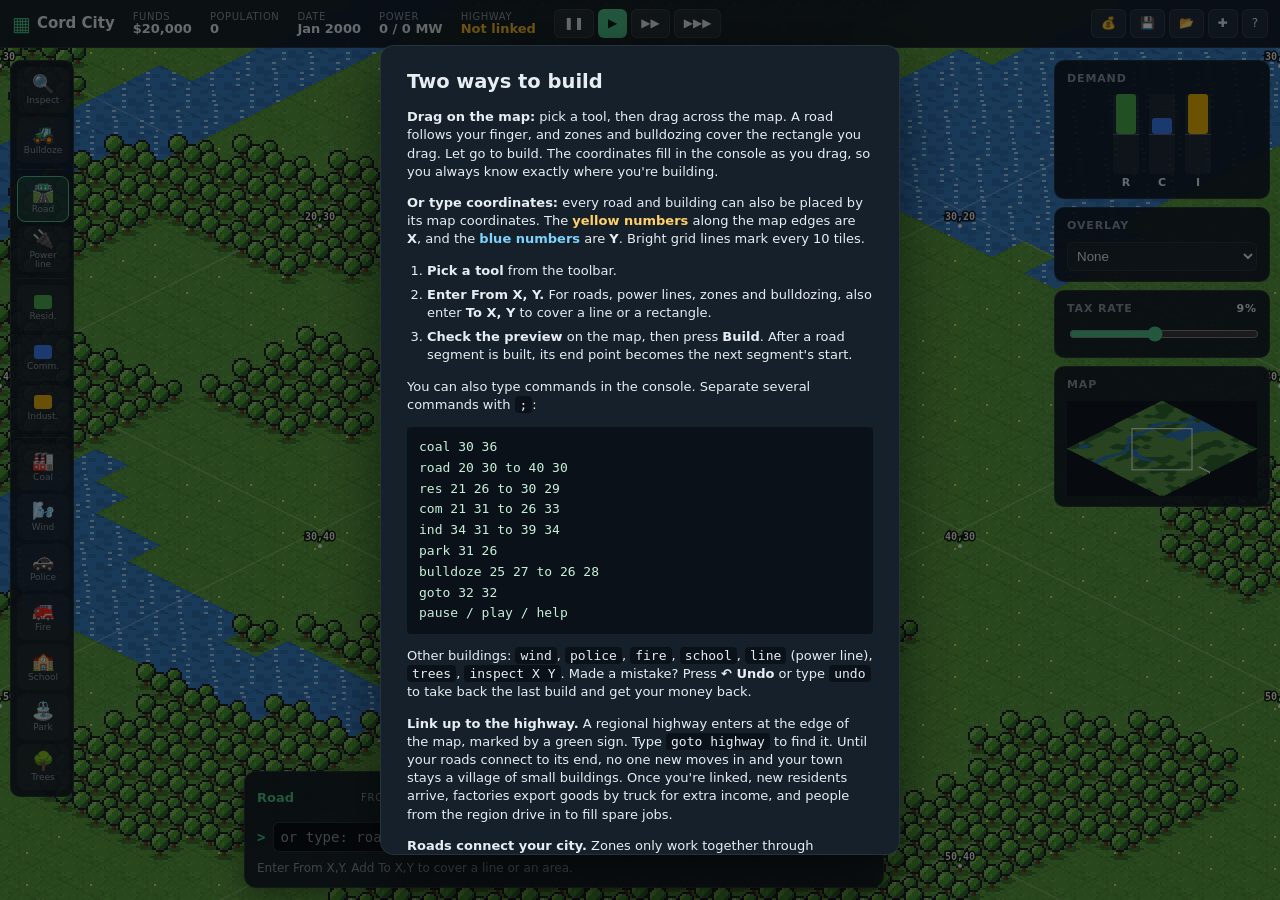
==== commit 1ae377b4: "Bring back drag-to-build alongside the coordinate console Dragging on the map with a build tool fill" ====
--- a/index.html
+++ b/index.html
@@ -106,8 +106,9 @@
 
   <div class="modal" id="helpModal" hidden>
     <div class="card">
-      <h2>Build by coordinates</h2>
-      <p>In Cord City you place every road and building by its map coordinates. The <span class="xc">yellow numbers</span> along the map edges are <b>X</b>, and the <span class="yc">blue numbers</span> are <b>Y</b>. Bright grid lines mark every 10 tiles.</p>
+      <h2>Two ways to build</h2>
+      <p><b>Drag on the map:</b> pick a tool, then drag across the map. A road follows your finger, and zones and bulldozing cover the rectangle you drag. Let go to build. The coordinates fill in the console as you drag, so you always know exactly where you're building.</p>
+      <p><b>Or type coordinates:</b> every road and building can also be placed by its map coordinates. The <span class="xc">yellow numbers</span> along the map edges are <b>X</b>, and the <span class="yc">blue numbers</span> are <b>Y</b>. Bright grid lines mark every 10 tiles.</p>
       <ol>
         <li><b>Pick a tool</b> from the toolbar.</li>
         <li><b>Enter From X, Y.</b> For roads, power lines, zones and bulldozing, also enter <b>To X, Y</b> to cover a line or a rectangle.</li>
@@ -127,7 +128,7 @@
       <p><b>Link up to the highway.</b> A regional highway enters at the edge of the map, marked by a green sign. Type <code>goto highway</code> to find it. Until your roads connect to its end, no one new moves in and your town stays a village of small buildings. Once you're linked, new residents arrive, factories export goods by truck for extra income, and people from the region drive in to fill spare jobs.</p>
       <p><b>Roads connect your city.</b> Zones only work together through connected roads: homes need a road route to jobs (commercial or industrial zones), and businesses need homes on the same road network. Zones marked <span style="color:#c084fc">⇄</span> have no partners connected. Every worker drives to the nearest job, so busy roads jam. Jams slow growth and add pollution. Use the Traffic overlay to find them, then build another route around.</p>
       <p><b>Growing the city:</b> zones also need power, a road within 3 tiles, and demand (the R/C/I bars). Parks, schools, police and fire stations raise land value. Keep homes away from factory smoke.</p>
-      <p class="keys"><b>Moving the map:</b> drag to pan, scroll or pinch to zoom, tap a tile to see its coordinates and details. Keys: <code>/</code> focuses the console, ↑ and ↓ recall earlier commands, Space pauses, Esc clears.</p>
+      <p class="keys"><b>Moving the map:</b> choose 🔍 Inspect and drag with one finger, or use two fingers with any tool (right or middle drag with a mouse). Scroll or pinch to zoom, and tap a tile with Inspect to see its details. Keyboard: WASD or arrow keys also pan. Keys: <code>/</code> focuses the console, ↑ and ↓ recall earlier commands, Space pauses, Esc clears.</p>
       <button class="close">Let's build</button>
     </div>
   </div>
